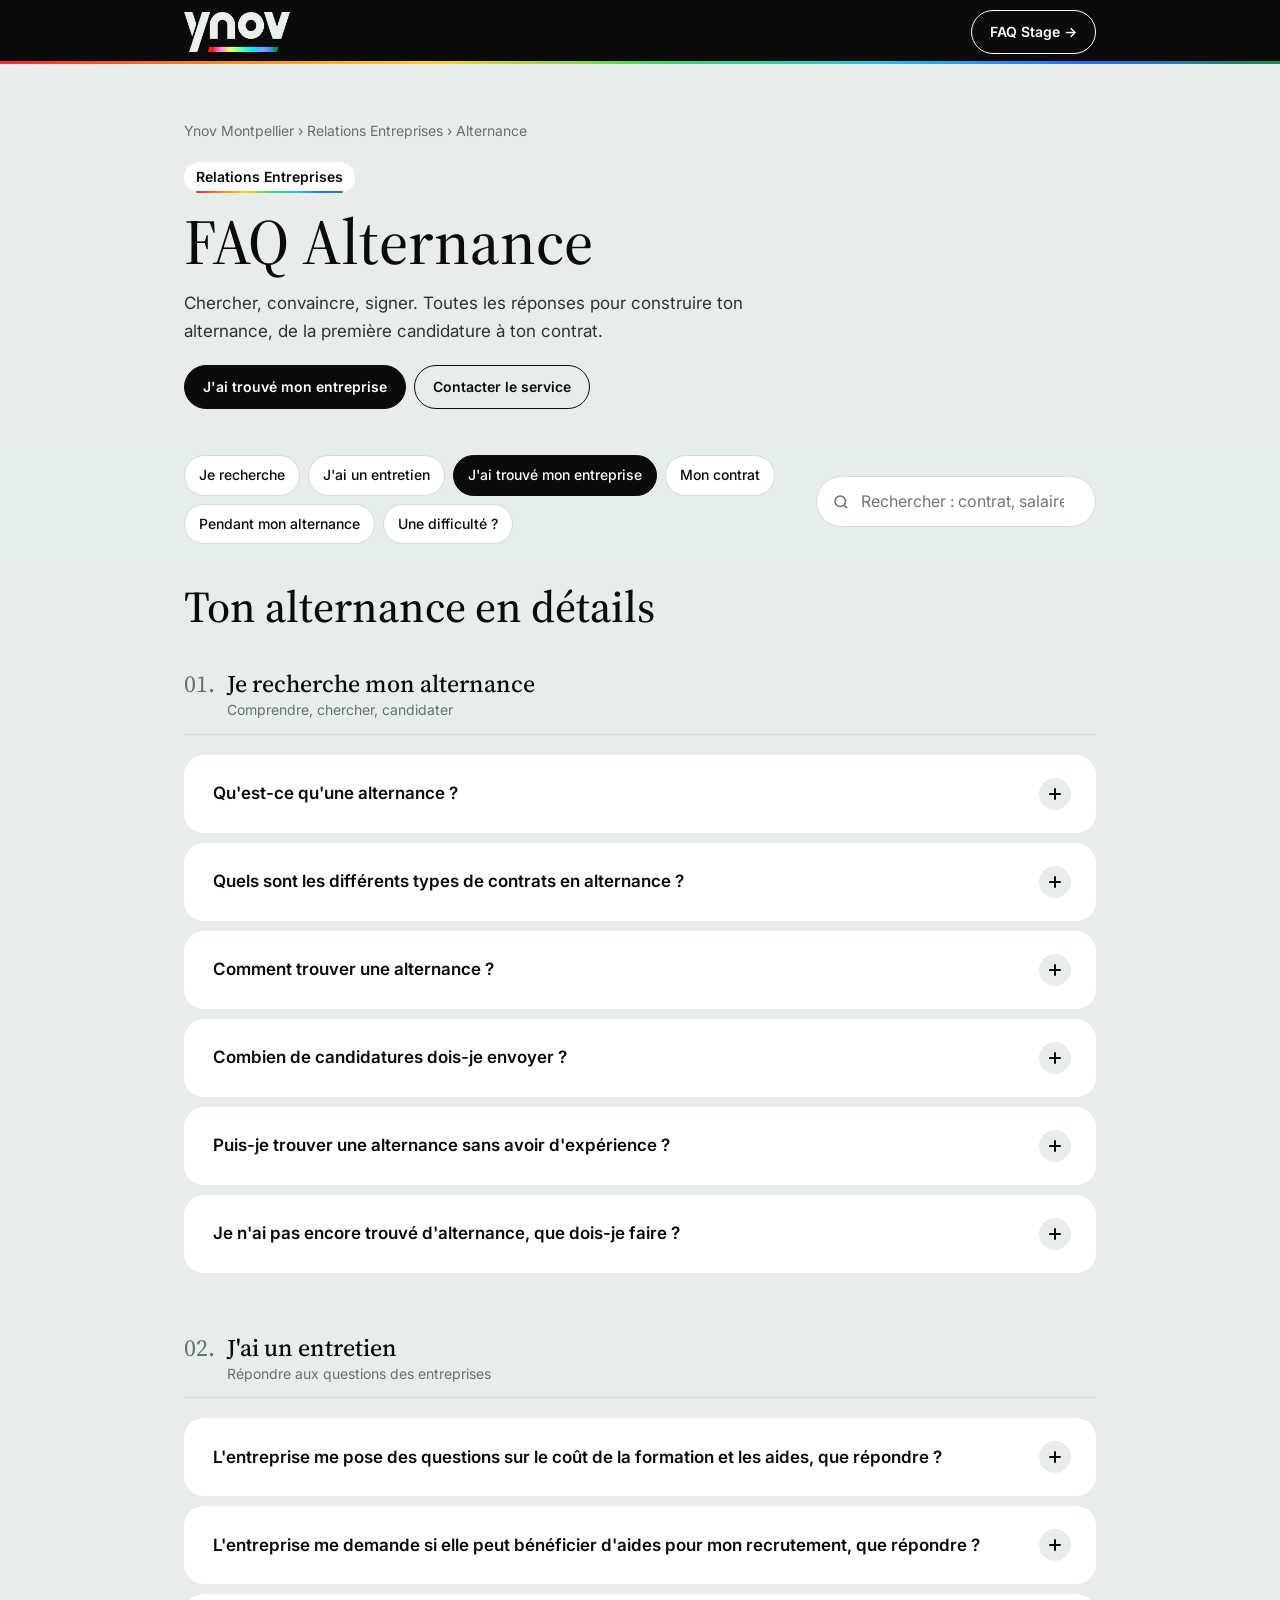
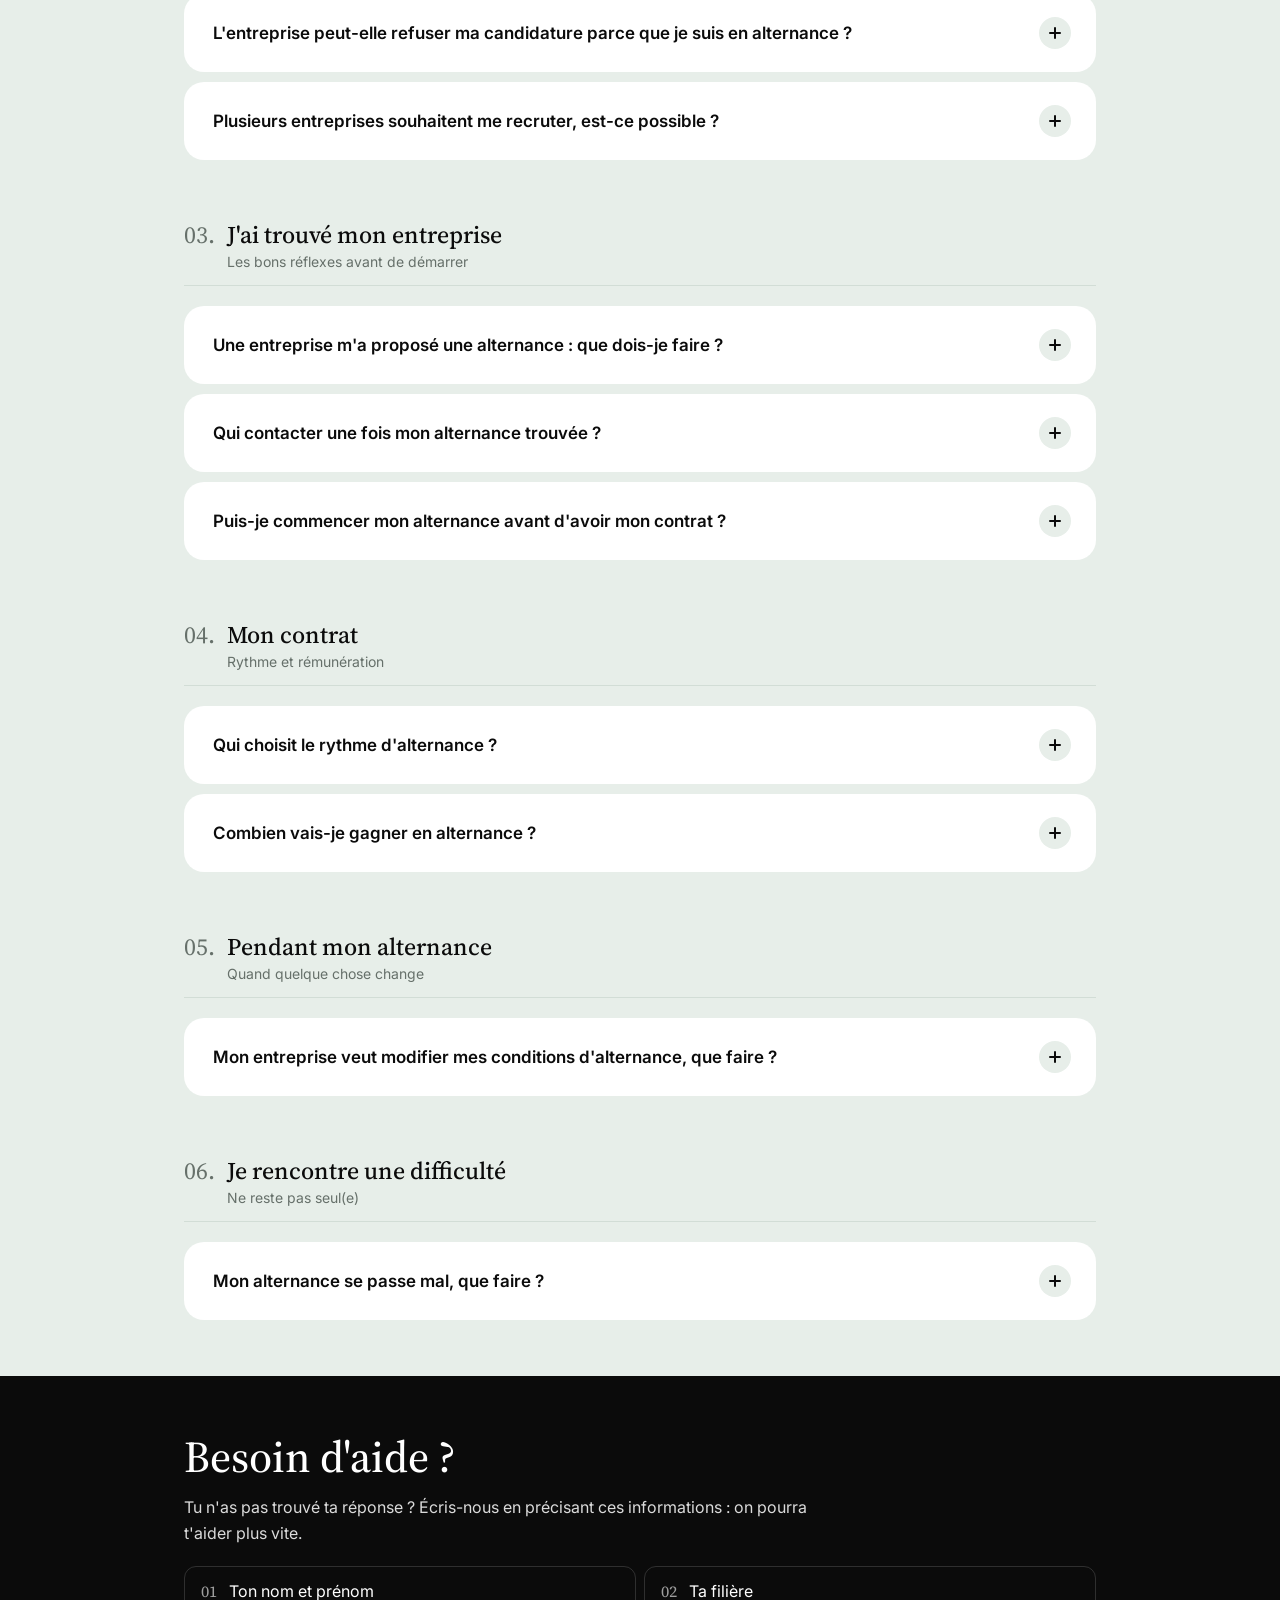
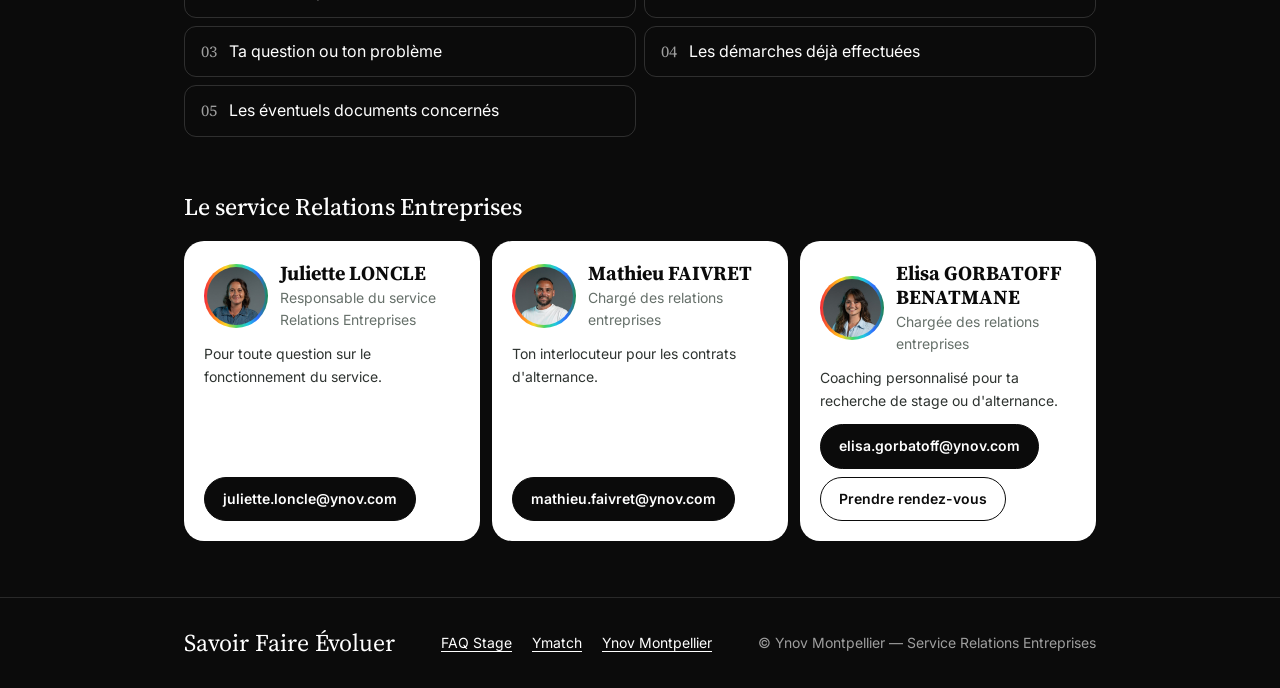
==== alternance.html @ a25037c7 "Add files via upload" ====
<!doctype html>
<html lang="fr">
<head>
  <meta charset="utf-8">
  <meta name="viewport" content="width=device-width, initial-scale=1, viewport-fit=cover">
  <title>FAQ Alternance — Relations Entreprises | Ynov Montpellier</title>
  <meta name="description" content="Tout savoir sur tes recherches et tes démarches d'alternance à Ynov Montpellier : contrat, rémunération, aides entreprises, contacts.">
  <meta name="theme-color" content="#0b0b0b">

  <!-- Polices (Google Fonts) -->
  <link rel="preconnect" href="https://fonts.googleapis.com">
  <link rel="preconnect" href="https://fonts.gstatic.com" crossorigin>
  <link href="https://fonts.googleapis.com/css2?family=Inter:wght@400;500;600;700;800&family=Source+Serif+4:opsz,wght@8..60,400;8..60,500&display=swap" rel="stylesheet">

  <!-- Styles : variables (couleurs, polices…) puis mise en page -->
  <link rel="stylesheet" href="assets/css/variables.css">
  <link rel="stylesheet" href="assets/css/style.css">
</head>
<body>

  <!-- ====================================================================
       HEADER
       ==================================================================== -->
  <header class="site-header">
    <div class="container site-header__inner">
      <a class="logo" href="index.html" aria-label="Ynov — retour à l'accueil de la FAQ">
        <!-- Logo officiel : pour le changer, remplace le fichier assets/img/logo-ynov.png -->
        <img src="assets/img/logo-ynov.png" alt="Ynov" width="395" height="149">
      </a>
      <a class="btn btn--light" href="stage.html">FAQ Stage →</a>
    </div>
  </header>

  <main>

    <!-- ==================================================================
         HERO
         ================================================================== -->
    <section class="hero">
      <div class="container">
        <p class="breadcrumb">Ynov Montpellier › Relations Entreprises › Alternance</p>
        <p class="hero__kicker">Relations Entreprises</p>
        <h1 class="hero__title">FAQ Alternance</h1>
        <p class="hero__lead">
          Chercher, convaincre, signer. Toutes les réponses pour construire ton alternance,
          de la première candidature à ton contrat.
        </p>
        <div class="hero__actions">
          <a class="btn" href="#trouve">J'ai trouvé mon entreprise</a>
          <a class="btn btn--outline" href="#aide">Contacter le service</a>
        </div>
      </div>
    </section>

    <!-- ==================================================================
         MENU DES CATÉGORIES + RECHERCHE
         Chaque pastille pointe vers l'id d'un groupe plus bas (#recherche, #entretien…)
         ================================================================== -->
    <nav class="faq-toolbar" aria-label="Catégories de la FAQ">
      <div class="container faq-toolbar__inner">
        <ul class="chips">
          <li><a class="chip" href="#recherche">Je recherche</a></li>
          <li><a class="chip" href="#entretien">J'ai un entretien</a></li>
          <li><a class="chip" href="#trouve">J'ai trouvé mon entreprise</a></li>
          <li><a class="chip" href="#contrat">Mon contrat</a></li>
          <li><a class="chip" href="#pendant">Pendant mon alternance</a></li>
          <li><a class="chip" href="#difficulte">Une difficulté ?</a></li>
        </ul>
        <div class="search">
          <label class="visually-hidden" for="faq-search">Rechercher une question</label>
          <svg class="search__icon" viewBox="0 0 24 24" fill="none" stroke="currentColor" stroke-width="2" aria-hidden="true"><circle cx="11" cy="11" r="7"/><path d="m20 20-3.5-3.5"/></svg>
          <input class="search__input" id="faq-search" type="search" placeholder="Rechercher : contrat, salaire…" data-faq-search>
        </div>
      </div>
    </nav>

    <!-- ==================================================================
         QUESTIONS
         --------------------------------------------------------------------
         Pour AJOUTER une question : copie un bloc <details>…</details>
         complet, colle-le dans le bon groupe et change :
           - l'id (unique, sans espace ni accent)  → sert pour les liens directs
           - le texte de la question dans <span class="faq-item__title">
           - la réponse dans <div class="faq-item__answer">
         ================================================================== -->
    <section class="faq-section">
      <div class="container">
        <h2 class="faq-section__title">Ton alternance en détails</h2>

        <!-- ============ 01. JE RECHERCHE ============ -->
        <section class="faq-group" id="recherche">
          <header class="faq-group__header">
            <span class="faq-group__number">01.</span>
            <div>
              <h3 class="faq-group__title">Je recherche mon alternance</h3>
              <p class="faq-group__subtitle">Comprendre, chercher, candidater</p>
            </div>
          </header>

          <div class="faq-list">

            <details class="faq-item" id="definition">
              <summary class="faq-item__question">
                <span class="faq-item__title">Qu'est-ce qu'une alternance ?</span>
                <span class="faq-item__icon" aria-hidden="true"></span>
              </summary>
              <div class="faq-item__answer">
                <p>L'alternance te permet de <strong>travailler en entreprise tout en préparant un diplôme</strong> ou une qualification.</p>
                <p>Tu es salarié(e) d'une entreprise et tu alternes entre des périodes de formation à Ynov Montpellier et des périodes en entreprise, selon un planning annuel défini.</p>
              </div>
            </details>

            <details class="faq-item" id="types-contrats">
              <summary class="faq-item__question">
                <span class="faq-item__title">Quels sont les différents types de contrats en alternance ?</span>
                <span class="faq-item__icon" aria-hidden="true"></span>
              </summary>
              <div class="faq-item__answer">
                <p>Il existe deux contrats principaux :</p>
                <ul>
                  <li>le contrat d'apprentissage ;</li>
                  <li>le contrat de professionnalisation.</li>
                </ul>
                <p>Le contrat applicable dépend notamment de ton âge, de ta formation et de ta situation.</p>
                <div class="note">
                  <span class="note__label">À noter</span>
                  <p>Ynov Montpellier propose <strong>uniquement le contrat d'apprentissage</strong>.</p>
                </div>
              </div>
            </details>

            <details class="faq-item" id="trouver">
              <summary class="faq-item__question">
                <span class="faq-item__title">Comment trouver une alternance ?</span>
                <span class="faq-item__icon" aria-hidden="true"></span>
              </summary>
              <div class="faq-item__answer">
                <p>Multiplie les canaux de recherche :</p>
                <ul>
                  <li>les offres transmises par Ynov sur <a href="https://ymatch.ynov.com" target="_blank" rel="noopener">Ymatch</a> ;</li>
                  <li>les candidatures via LinkedIn ;</li>
                  <li>les plateformes spécialisées ;</li>
                  <li>les sites carrières des entreprises ;</li>
                  <li>les candidatures spontanées ;</li>
                  <li>ton réseau personnel et professionnel ;</li>
                  <li>les événements et job datings ;</li>
                  <li>les contacts directs avec les recruteurs.</li>
                </ul>
                <p>Le service Relations Entreprises te partage régulièrement des offres et des invitations à des ateliers. Pense à y participer.</p>
                <div class="note">
                  <span class="note__label">Conseil</span>
                  <p>Cherche régulièrement : plusieurs candidatures ciblées chaque semaine valent mieux qu'attendre l'offre parfaite.</p>
                </div>
              </div>
            </details>

            <details class="faq-item" id="nombre-candidatures">
              <summary class="faq-item__question">
                <span class="faq-item__title">Combien de candidatures dois-je envoyer ?</span>
                <span class="faq-item__icon" aria-hidden="true"></span>
              </summary>
              <div class="faq-item__answer">
                <p>Il n'existe pas de nombre idéal.</p>
                <p>La priorité : des candidatures <strong>ciblées et personnalisées</strong>, avec un volume suffisant pour multiplier tes opportunités.</p>
              </div>
            </details>

            <details class="faq-item" id="sans-experience">
              <summary class="faq-item__question">
                <span class="faq-item__title">Puis-je trouver une alternance sans avoir d'expérience ?</span>
                <span class="faq-item__icon" aria-hidden="true"></span>
              </summary>
              <div class="faq-item__answer">
                <p><strong>Oui.</strong> L'alternance est justement faite pour développer ton expérience professionnelle.</p>
                <p>Mets en avant :</p>
                <ul>
                  <li>tes projets scolaires et personnels ;</li>
                  <li>tes compétences techniques ;</li>
                  <li>tes expériences associatives et tes jobs étudiants ;</li>
                  <li>tes soft skills et ta motivation.</li>
                </ul>
                <p>Le service Relations Entreprises est là pour t'accompagner : prends rendez-vous pour un coaching personnalisé et participe aux ateliers de recherche d'alternance.</p>
              </div>
            </details>

            <details class="faq-item" id="pas-encore-trouve">
              <summary class="faq-item__question">
                <span class="faq-item__title">Je n'ai pas encore trouvé d'alternance, que dois-je faire ?</span>
                <span class="faq-item__icon" aria-hidden="true"></span>
              </summary>
              <div class="faq-item__answer">
                <p>Ne reste pas seul(e) et ne mets pas tes recherches en pause. Continue à :</p>
                <ul>
                  <li>candidater régulièrement et relancer les recruteurs ;</li>
                  <li>développer ton réseau et solliciter ton entourage ;</li>
                  <li>participer aux événements entreprises ;</li>
                  <li>adapter ton CV et ton profil LinkedIn ;</li>
                  <li>échanger avec le service Relations Entreprises.</li>
                </ul>
                <p>Une recherche d'alternance se construit dans la durée : garde une dynamique régulière.</p>
                <p><a class="btn" href="https://calendly.com/elisa-gorbatoff-ynov/ynovcampus-rendez-vous-etudiant" target="_blank" rel="noopener">Prendre rendez-vous avec Elisa</a></p>
              </div>
            </details>

          </div>
        </section>

        <!-- ============ 02. J'AI UN ENTRETIEN ============ -->
        <section class="faq-group" id="entretien">
          <header class="faq-group__header">
            <span class="faq-group__number">02.</span>
            <div>
              <h3 class="faq-group__title">J'ai un entretien</h3>
              <p class="faq-group__subtitle">Répondre aux questions des entreprises</p>
            </div>
          </header>

          <div class="faq-list">

            <details class="faq-item" id="cout-aides">
              <summary class="faq-item__question">
                <span class="faq-item__title">L'entreprise me pose des questions sur le coût de la formation et les aides, que répondre ?</span>
                <span class="faq-item__icon" aria-hidden="true"></span>
              </summary>
              <div class="faq-item__answer">
                <p>Cela dépend de l'entreprise, de son OPCO et de ta situation. Dans un premier temps, tu peux donner ces éléments sur les <strong>aides de l'État</strong> (versées de façon fractionnée sur les mois de la première année de contrat) :</p>

                <h3>Tu es en Bachelor ou en Mastère</h3>
                <ul>
                  <li>Entreprise de moins de 250 salariés : <strong>2 000 €</strong></li>
                  <li>Entreprise de plus de 250 salariés : <strong>750 €</strong></li>
                  <li>Si tu as une reconnaissance RQTH : <strong>6 000 €</strong></li>
                </ul>

                <h3>Tu es en BTS</h3>
                <ul>
                  <li>Entreprise de moins de 250 salariés : <strong>4 500 €</strong></li>
                  <li>Entreprise de plus de 250 salariés : <strong>1 500 €</strong></li>
                  <li>Si tu as une reconnaissance RQTH : <strong>6 000 €</strong></li>
                </ul>

                <p>Avec une RQTH, l'entreprise peut aussi demander un financement spécifique si tu as besoin d'aménagements particuliers.</p>
                <p>Pour la <strong>prise en charge de la formation</strong>, transmets les coordonnées de l'entreprise à Mathieu FAIVRET : il la contactera pour lui envoyer des éléments précis.</p>

                <div class="note">
                  <span class="note__label">À noter</span>
                  <p>Ces montants s'appliquent aux contrats signés <strong>au plus tard le 31/12/2026</strong>.</p>
                </div>
              </div>
            </details>

            <details class="faq-item" id="aides-recrutement">
              <summary class="faq-item__question">
                <span class="faq-item__title">L'entreprise me demande si elle peut bénéficier d'aides pour mon recrutement, que répondre ?</span>
                <span class="faq-item__icon" aria-hidden="true"></span>
              </summary>
              <div class="faq-item__answer">
                <p>Selon leur situation et la réglementation en vigueur, les entreprises peuvent bénéficier d'aides à l'embauche d'alternants.</p>
                <p><a href="#cout-aides">Voir le détail des montants →</a></p>
              </div>
            </details>

            <details class="faq-item" id="refus-alternant">
              <summary class="faq-item__question">
                <span class="faq-item__title">L'entreprise peut-elle refuser ma candidature parce que je suis en alternance ?</span>
                <span class="faq-item__icon" aria-hidden="true"></span>
              </summary>
              <div class="faq-item__answer">
                <p>L'entreprise choisit librement son candidat, selon ses besoins et son processus de recrutement.</p>
                <p>Ton rôle : montrer ce que tu peux lui apporter. Tes compétences, ta motivation, tes projets, ta personnalité et ta capacité à progresser.</p>
              </div>
            </details>

            <details class="faq-item" id="plusieurs-entreprises">
              <summary class="faq-item__question">
                <span class="faq-item__title">Plusieurs entreprises souhaitent me recruter, est-ce possible ?</span>
                <span class="faq-item__icon" aria-hidden="true"></span>
              </summary>
              <div class="faq-item__answer">
                <p><strong>Oui.</strong> Tant que ton contrat n'est pas signé, tu peux poursuivre ta recherche. C'est même fortement conseillé.</p>
                <p>Dès que tu t'engages définitivement auprès d'une entreprise, préviens rapidement les autres entreprises avec lesquelles tu es en processus de recrutement. Fais les choses proprement.</p>
              </div>
            </details>

          </div>
        </section>

        <!-- ============ 03. J'AI TROUVÉ MON ENTREPRISE ============ -->
        <section class="faq-group" id="trouve">
          <header class="faq-group__header">
            <span class="faq-group__number">03.</span>
            <div>
              <h3 class="faq-group__title">J'ai trouvé mon entreprise</h3>
              <p class="faq-group__subtitle">Les bons réflexes avant de démarrer</p>
            </div>
          </header>

          <div class="faq-list">

            <details class="faq-item" id="proposition">
              <summary class="faq-item__question">
                <span class="faq-item__title">Une entreprise m'a proposé une alternance : que dois-je faire ?</span>
                <span class="faq-item__icon" aria-hidden="true"></span>
              </summary>
              <div class="faq-item__answer">
                <p>Félicitations ! Ne te contente pas de répondre « oui » à l'entreprise.</p>
                <p>Transmets rapidement les informations au service Relations Entreprises pour lancer les démarches liées à ton contrat.</p>
                <p><a href="#qui-contacter">Qui contacter une fois mon alternance trouvée ? →</a></p>
              </div>
            </details>

            <details class="faq-item" id="qui-contacter">
              <summary class="faq-item__question">
                <span class="faq-item__title">Qui contacter une fois mon alternance trouvée ?</span>
                <span class="faq-item__icon" aria-hidden="true"></span>
              </summary>
              <div class="faq-item__answer">
                <p>Dès que tu as un accord de principe ou une proposition, contacte <strong>Mathieu FAIVRET</strong> : <a href="mailto:mathieu.faivret@ynov.com">mathieu.faivret@ynov.com</a></p>
                <p>Transmets-lui les informations dont tu disposes :</p>
                <ol class="steps">
                  <li>le nom de l'entreprise ;</li>
                  <li>le nom et les coordonnées du contact RH ou du recruteur ;</li>
                  <li>l'intitulé du poste ;</li>
                  <li>la date de début souhaitée.</li>
                </ol>
                <div class="note">
                  <span class="note__label">Conseil</span>
                  <p>Plus tu transmets vite ces informations, plus les démarches démarrent vite.</p>
                </div>
              </div>
            </details>

            <details class="faq-item" id="avant-contrat">
              <summary class="faq-item__question">
                <span class="faq-item__title">Puis-je commencer mon alternance avant d'avoir mon contrat ?</span>
                <span class="faq-item__icon" aria-hidden="true"></span>
              </summary>
              <div class="faq-item__answer">
                <div class="note note--alert">
                  <span class="note__label">Important</span>
                  <p>Ne commence pas en entreprise sans avoir vérifié que ta situation administrative et contractuelle est régularisée.</p>
                </div>
                <p>Mathieu FAIVRET est ton interlocuteur pour les contrats. Contacte-le pour savoir où en est la démarche avant de débuter.</p>
              </div>
            </details>

          </div>
        </section>

        <!-- ============ 04. MON CONTRAT ============ -->
        <section class="faq-group" id="contrat">
          <header class="faq-group__header">
            <span class="faq-group__number">04.</span>
            <div>
              <h3 class="faq-group__title">Mon contrat</h3>
              <p class="faq-group__subtitle">Rythme et rémunération</p>
            </div>
          </header>

          <div class="faq-list">

            <details class="faq-item" id="rythme">
              <summary class="faq-item__question">
                <span class="faq-item__title">Qui choisit le rythme d'alternance ?</span>
                <span class="faq-item__icon" aria-hidden="true"></span>
              </summary>
              <div class="faq-item__answer">
                <p>Le rythme est défini <strong>en fonction de ta formation</strong>.</p>
                <p>Vérifie le rythme prévu avant de t'engager auprès d'une entreprise : demande ton planning au service Relations Entreprises.</p>
              </div>
            </details>

            <details class="faq-item" id="remuneration">
              <summary class="faq-item__question">
                <span class="faq-item__title">Combien vais-je gagner en alternance ?</span>
                <span class="faq-item__icon" aria-hidden="true"></span>
              </summary>
              <div class="faq-item__answer">
                <p>Ta rémunération dépend notamment de ton âge, de ton niveau de formation, de ton année de contrat, du type de contrat et des éventuelles dispositions conventionnelles.</p>
                <p>Tu peux t'appuyer sur cette grille (salaire brut mensuel, temps plein) :</p>

                <!-- Grille : pour modifier un montant, change le chiffre dans la bonne case -->
                <div class="table-wrap">
                  <table class="data-table">
                    <thead>
                      <tr>
                        <th scope="col">Année de contrat</th>
                        <th scope="col">16-17 ans</th>
                        <th scope="col">18-20 ans</th>
                        <th scope="col">21-25 ans</th>
                        <th scope="col">26 ans et +</th>
                      </tr>
                    </thead>
                    <tbody>
                      <tr>
                        <th scope="row">1<sup>re</sup> année</th>
                        <td>504,10 €<small>27 % du SMIC</small></td>
                        <td>802,82 €<small>43 % du SMIC</small></td>
                        <td>989,52 €<small>53 % du SMIC</small></td>
                        <td>1 867,02 €<small>100 % du SMIC</small></td>
                      </tr>
                      <tr>
                        <th scope="row">2<sup>e</sup> année</th>
                        <td>728,14 €<small>39 % du SMIC</small></td>
                        <td>952,18 €<small>51 % du SMIC</small></td>
                        <td>1 138,88 €<small>61 % du SMIC</small></td>
                        <td>1 867,02 €<small>100 % du SMIC</small></td>
                      </tr>
                      <tr>
                        <th scope="row">3<sup>e</sup> année</th>
                        <td>1 026,86 €<small>55 % du SMIC</small></td>
                        <td>1 250,90 €<small>67 % du SMIC</small></td>
                        <td>1 456,28 €<small>78 % du SMIC</small></td>
                        <td>1 867,02 €<small>100 % du SMIC</small></td>
                      </tr>
                    </tbody>
                  </table>
                </div>
                <p class="table-caption">Montants au 1er juin 2026, suite à la hausse du SMIC à 1 867,02 € brut/mois pour un temps plein de 151,67 h/mois. Sur mobile, fais glisser le tableau.</p>

                <div class="note note--alert">
                  <span class="note__label">Attention</span>
                  <p>Nous jouons un rôle de conseil, mais ce sont <strong>les entreprises et les OPCO qui décident</strong> de la rémunération. Selon l'OPCO, la lecture de cette grille peut varier : ne confirme pas ces montants aux entreprises que tu rencontres, pour éviter de transmettre une information erronée.</p>
                </div>
              </div>
            </details>

          </div>
        </section>

        <!-- ============ 05. PENDANT MON ALTERNANCE ============ -->
        <section class="faq-group" id="pendant">
          <header class="faq-group__header">
            <span class="faq-group__number">05.</span>
            <div>
              <h3 class="faq-group__title">Pendant mon alternance</h3>
              <p class="faq-group__subtitle">Quand quelque chose change</p>
            </div>
          </header>

          <div class="faq-list">

            <details class="faq-item" id="modification">
              <summary class="faq-item__question">
                <span class="faq-item__title">Mon entreprise veut modifier mes conditions d'alternance, que faire ?</span>
                <span class="faq-item__icon" aria-hidden="true"></span>
              </summary>
              <div class="faq-item__answer">
                <p>Ne valide pas seul(e) une modification importante.</p>
                <p>Contacte le service Relations Entreprises pour vérifier que la modification est compatible avec ta formation et qu'elle peut être correctement formalisée.</p>
              </div>
            </details>

          </div>
        </section>

        <!-- ============ 06. DIFFICULTÉ ============ -->
        <section class="faq-group" id="difficulte">
          <header class="faq-group__header">
            <span class="faq-group__number">06.</span>
            <div>
              <h3 class="faq-group__title">Je rencontre une difficulté</h3>
              <p class="faq-group__subtitle">Ne reste pas seul(e)</p>
            </div>
          </header>

          <div class="faq-list">

            <details class="faq-item" id="probleme">
              <summary class="faq-item__question">
                <span class="faq-item__title">Mon alternance se passe mal, que faire ?</span>
                <span class="faq-item__icon" aria-hidden="true"></span>
              </summary>
              <div class="faq-item__answer">
                <p>En cas de difficulté avec ton entreprise, contacte rapidement le service Relations Entreprises.</p>
                <p>Plus une situation est signalée tôt, plus il est facile de trouver une solution.</p>
              </div>
            </details>

          </div>
        </section>

        <!-- Affiché uniquement si la recherche ne trouve rien -->
        <div class="faq-empty" data-faq-empty hidden>
          <p><strong>Aucune question ne correspond à ta recherche.</strong></p>
          <p>Essaie un autre mot, ou écris-nous directement.</p>
          <a class="btn" href="#aide">Contacter le service</a>
        </div>

      </div>
    </section>

    <!-- ==================================================================
         BESOIN D'AIDE + CONTACTS
         Les cartes contacts sont générées par assets/js/contacts.js
         ================================================================== -->
    <section class="help" id="aide">
      <div class="container">
        <h2>Besoin d'aide ?</h2>
        <p class="help__lead">
          Tu n'as pas trouvé ta réponse ? Écris-nous en précisant ces informations :
          on pourra t'aider plus vite.
        </p>
        <ol class="help__checklist">
          <li>Ton nom et prénom</li>
          <li>Ta filière</li>
          <li>Ta question ou ton problème</li>
          <li>Les démarches déjà effectuées</li>
          <li>Les éventuels documents concernés</li>
        </ol>

        <h3 class="contacts__title">Le service Relations Entreprises</h3>
        <div class="contacts" data-contacts></div>
        <noscript>
          <p>Contact : mathieu.faivret@ynov.com</p>
        </noscript>
      </div>
    </section>

  </main>

  <!-- ====================================================================
       FOOTER
       ==================================================================== -->
  <footer class="site-footer">
    <div class="container site-footer__inner">
      <p class="site-footer__promise">Savoir Faire Évoluer</p>
      <ul class="site-footer__links">
        <li><a href="stage.html">FAQ Stage</a></li>
        <li><a href="https://ymatch.ynov.com" target="_blank" rel="noopener">Ymatch</a></li>
        <li><a href="https://www.ynov.com/campus/montpellier" target="_blank" rel="noopener">Ynov Montpellier</a></li>
      </ul>
      <p class="site-footer__copy">© Ynov Montpellier — Service Relations Entreprises</p>
    </div>
  </footer>

  <script src="assets/js/contacts.js"></script>
  <script src="assets/js/faq.js"></script>
</body>
</html>
---- assets/css/variables.css ----
/* ==========================================================================
   VARIABLES — DA Ynov
   --------------------------------------------------------------------------
   👉 C'est ICI que tu changes les couleurs, les polices, les arrondis
      et les espacements. Tout le reste du site se met à jour tout seul.
   ========================================================================== */

:root {
  /* ---------- Couleurs ---------- */
  --color-bg: #e7eee9;          /* vert d'eau Ynov (fond de page)          */
  --color-surface: #ffffff;     /* cartes / accordéons                     */
  --color-ink: #0b0b0b;         /* noir Ynov (titres, header, boutons)     */
  --color-ink-soft: #2e3330;    /* texte courant                           */
  --color-muted: #66706a;       /* textes secondaires                      */
  --color-line: #d2ddd6;        /* séparateurs, bordures                   */
  --color-on-dark: #ffffff;     /* texte sur fond noir                     */
  --color-tint: #f3f7f4;        /* fond léger des encadrés                 */

  /* Dégradé arc-en-ciel Ynov (soulignements, filets) */
  --gradient-ynov: linear-gradient(
    90deg,
    #f2283a 0%,
    #ff8a1f 18%,
    #ffd21f 34%,
    #3fd46b 52%,
    #1fc8e0 68%,
    #2f6bff 84%,
    #1e8b4f 100%
  );

  /* ---------- Polices ---------- */
  /* Titres : serif élégant (comme le site Ynov) / Texte : sans-serif lisible */
  --font-title: "Source Serif 4", Georgia, "Times New Roman", serif;
  --font-text: "Inter", system-ui, -apple-system, "Segoe UI", Roboto, sans-serif;

  /* Tailles (mobile d'abord, agrandies dans style.css pour desktop) */
  --fs-hero: 2.5rem;
  --fs-h2: 1.75rem;
  --fs-h3: 1.25rem;
  --fs-body: 1rem;
  --fs-small: 0.875rem;

  /* ---------- Arrondis ---------- */
  --radius-s: 12px;
  --radius-m: 20px;
  --radius-l: 32px;
  --radius-pill: 999px;

  /* ---------- Espacements ---------- */
  --gutter: 16px;               /* marge latérale sur mobile               */
  --space-xs: 8px;
  --space-s: 12px;
  --space-m: 20px;
  --space-l: 32px;
  --space-xl: 56px;

  /* ---------- Mise en page ---------- */
  --container: 960px;           /* largeur max du contenu                  */
  --sticky-offset: 72px;        /* hauteur du menu de catégories collant   */

  /* ---------- Animations ---------- */
  --duration: 280ms;
  --ease: cubic-bezier(0.2, 0.7, 0.2, 1);
}
---- assets/css/style.css ----
/* ==========================================================================
   STYLE — FAQ Relations Entreprises Ynov Montpellier
   --------------------------------------------------------------------------
   Mobile first : les styles de base sont pensés pour le téléphone,
   les @media (min-width: …) en bas du fichier adaptent tablette et desktop.

   Sommaire
   1. Base
   2. Header
   3. Hero (haut de page)
   4. Menu des catégories + recherche
   5. Groupes de questions
   6. Accordéons
   7. Contenu des réponses (listes, encadrés, étapes, tableau…)
   8. Besoin d'aide + contacts
   9. Footer
   10. Page d'accueil (index.html)
   11. Responsive (tablette / desktop)
   ========================================================================== */

/* ---------- 1. Base ---------- */
*,
*::before,
*::after { box-sizing: border-box; }

html { scroll-behavior: smooth; -webkit-text-size-adjust: 100%; }

body {
  margin: 0;
  background: var(--color-bg);
  color: var(--color-ink-soft);
  font-family: var(--font-text);
  font-size: var(--fs-body);
  line-height: 1.6;
  -webkit-font-smoothing: antialiased;
}

img { max-width: 100%; display: block; }

a { color: var(--color-ink); text-underline-offset: 3px; }

h1, h2, h3 {
  margin: 0;
  color: var(--color-ink);
  font-family: var(--font-title);
  font-weight: 500;
  line-height: 1.15;
}

.container {
  width: 100%;
  max-width: var(--container);
  margin-inline: auto;
  padding-inline: var(--gutter);
}

.visually-hidden {
  position: absolute !important;
  width: 1px; height: 1px;
  overflow: hidden;
  clip: rect(0 0 0 0);
  white-space: nowrap;
}

:focus-visible { outline: 2px solid var(--color-ink); outline-offset: 3px; }

/* Bouton générique */
.btn {
  display: inline-flex;
  align-items: center;
  gap: 8px;
  padding: 10px 18px;
  border: 1px solid var(--color-ink);
  border-radius: var(--radius-pill);
  background: var(--color-ink);
  color: var(--color-on-dark);
  font-size: var(--fs-small);
  font-weight: 600;
  text-decoration: none;
  transition: background var(--duration) var(--ease), color var(--duration) var(--ease);
}
.btn:hover { background: transparent; color: var(--color-ink); }

.btn--outline { background: transparent; color: var(--color-ink); }
.btn--outline:hover { background: var(--color-ink); color: var(--color-on-dark); }

.btn--light { border-color: var(--color-on-dark); background: transparent; color: var(--color-on-dark); }
.btn--light:hover { background: var(--color-on-dark); color: var(--color-ink); }

/* ---------- 2. Header ---------- */
.site-header {
  background: var(--color-ink);
  color: var(--color-on-dark);
  position: relative;
}
/* Filet arc-en-ciel sous le header */
.site-header::after {
  content: "";
  position: absolute;
  left: 0; right: 0; bottom: 0;
  height: 3px;
  background: var(--gradient-ynov);
}

.site-header__inner {
  display: flex;
  align-items: center;
  justify-content: space-between;
  gap: var(--space-s);
  min-height: 64px;
}

/* Logo texte — remplaçable par le logo officiel (voir README) */
.logo {
  display: inline-flex;
  flex-direction: column;
  gap: 2px;
  color: var(--color-on-dark);
  text-decoration: none;
}
.logo__word {
  font-family: var(--font-text);
  font-weight: 800;
  font-size: 1.6rem;
  letter-spacing: -0.05em;
  line-height: 1;
}
.logo__bar { width: 100%; height: 3px; border-radius: 2px; background: var(--gradient-ynov); }
.logo img { height: 34px; width: auto; }
@media (min-width: 1024px) { .logo img { height: 40px; } }

/* ---------- 3. Hero ---------- */
.hero { padding-block: var(--space-l) var(--space-m); }

.breadcrumb {
  margin: 0 0 var(--space-m);
  font-size: var(--fs-small);
  color: var(--color-muted);
}

.hero__kicker {
  display: inline-block;
  margin: 0 0 var(--space-s);
  padding: 4px 12px;
  border-radius: var(--radius-pill);
  background: var(--color-surface);
  font-size: var(--fs-small);
  font-weight: 600;
  color: var(--color-ink);
  position: relative;
}
/* petit soulignement arc-en-ciel, comme les pastilles du site Ynov */
.hero__kicker::after {
  content: "";
  position: absolute;
  left: 12px; right: 12px; bottom: 0;
  height: 2px;
  border-radius: 2px;
  background: var(--gradient-ynov);
}

.hero__title { font-size: var(--fs-hero); margin-bottom: var(--space-s); }

.hero__lead {
  max-width: 38rem;
  margin: 0 0 var(--space-m);
  font-size: 1.0625rem;
}

.hero__actions { display: flex; flex-wrap: wrap; gap: var(--space-xs); }

/* ---------- 4. Menu des catégories + recherche ---------- */
.faq-toolbar {
  position: sticky;
  top: 0;
  z-index: 10;
  padding-block: var(--space-s);
  background: color-mix(in srgb, var(--color-bg) 92%, transparent);
  backdrop-filter: blur(8px);
  -webkit-backdrop-filter: blur(8px);
}

/* Les pastilles défilent horizontalement sur mobile */
.chips {
  display: flex;
  gap: var(--space-xs);
  margin: 0;
  padding: 2px 0 6px;
  list-style: none;
  overflow-x: auto;
  scrollbar-width: none;
}
.chips::-webkit-scrollbar { display: none; }

.chip {
  flex: none;
  display: inline-block;
  padding: 8px 14px;
  border: 1px solid var(--color-line);
  border-radius: var(--radius-pill);
  background: var(--color-surface);
  color: var(--color-ink);
  font-size: var(--fs-small);
  font-weight: 500;
  text-decoration: none;
  white-space: nowrap;
  transition: background var(--duration) var(--ease), color var(--duration) var(--ease), border-color var(--duration) var(--ease);
}
.chip:hover,
.chip.is-active { background: var(--color-ink); border-color: var(--color-ink); color: var(--color-on-dark); }

.search { position: relative; margin-top: var(--space-xs); }
.search__input {
  width: 100%;
  padding: 12px 16px 12px 44px;
  border: 1px solid var(--color-line);
  border-radius: var(--radius-pill);
  background: var(--color-surface);
  color: var(--color-ink);
  font: inherit;
  font-size: 16px; /* 16px évite le zoom automatique sur iPhone */
}
.search__input:focus { outline: none; border-color: var(--color-ink); }
.search__icon {
  position: absolute;
  left: 16px; top: 50%;
  width: 18px; height: 18px;
  transform: translateY(-50%);
  color: var(--color-muted);
  pointer-events: none;
}

/* ---------- 5. Groupes de questions ---------- */
.faq-section { padding-block: var(--space-m) var(--space-xl); }

.faq-section__title { font-size: var(--fs-h2); margin-bottom: var(--space-l); }

.faq-group { scroll-margin-top: calc(var(--sticky-offset) + 56px); }
.faq-group + .faq-group { margin-top: var(--space-xl); }

.faq-group__header {
  display: flex;
  align-items: baseline;
  gap: var(--space-s);
  margin-bottom: var(--space-m);
  padding-bottom: var(--space-s);
  border-bottom: 1px solid var(--color-line);
}
.faq-group__number {
  font-family: var(--font-title);
  font-size: var(--fs-h3);
  color: var(--color-muted);
}
.faq-group__title { font-size: var(--fs-h3); }
.faq-group__subtitle { margin: 2px 0 0; font-size: var(--fs-small); color: var(--color-muted); }

.faq-list { display: grid; gap: 10px; }

/* Message quand la recherche ne trouve rien */
.faq-empty {
  padding: var(--space-l) var(--space-m);
  border-radius: var(--radius-m);
  background: var(--color-surface);
  text-align: center;
}
.faq-empty p { margin: 0 0 var(--space-s); }

/* ---------- 6. Accordéons ---------- */
.faq-item {
  scroll-margin-top: calc(var(--sticky-offset) + 56px);
  border: 1px solid transparent;
  border-radius: var(--radius-m);
  background: var(--color-surface);
  overflow: hidden;
  transition: border-color var(--duration) var(--ease), box-shadow var(--duration) var(--ease);
}
.faq-item[open] { border-color: var(--color-ink); box-shadow: 0 6px 24px rgb(0 0 0 / 0.06); }

.faq-item__question {
  display: flex;
  align-items: center;
  justify-content: space-between;
  gap: var(--space-s);
  padding: 18px 18px 18px 20px;
  cursor: pointer;
  list-style: none;              /* retire le triangle par défaut */
  color: var(--color-ink);
  font-weight: 600;
  line-height: 1.4;
  -webkit-tap-highlight-color: transparent;
}
.faq-item__question::-webkit-details-marker { display: none; }

/* Icône + qui devient − */
.faq-item__icon {
  flex: none;
  position: relative;
  width: 32px; height: 32px;
  border-radius: 50%;
  background: var(--color-bg);
  color: var(--color-ink);
  transition: background var(--duration) var(--ease), color var(--duration) var(--ease);
}
.faq-item__icon::before,
.faq-item__icon::after {
  content: "";
  position: absolute;
  top: 50%; left: 50%;
  width: 12px; height: 2px;
  border-radius: 2px;
  background: currentColor;
  transform: translate(-50%, -50%);
  transition: transform var(--duration) var(--ease);
}
.faq-item__icon::after { transform: translate(-50%, -50%) rotate(90deg); }

.faq-item[open] .faq-item__icon { background: var(--color-ink); color: var(--color-on-dark); }
.faq-item[open] .faq-item__icon::after { transform: translate(-50%, -50%) rotate(0deg); }

.faq-item__answer { padding: 0 20px 22px; }

/* ---------- 7. Contenu des réponses ---------- */
.faq-item__answer > :first-child { margin-top: 0; }
.faq-item__answer > :last-child { margin-bottom: 0; }
.faq-item__answer p { margin: 0 0 var(--space-s); }
.faq-item__answer strong { color: var(--color-ink); }

.faq-item__answer ul,
.faq-item__answer ol { margin: 0 0 var(--space-s); padding-left: 1.25rem; }
.faq-item__answer li + li { margin-top: 4px; }

.faq-item__answer h3 {
  margin: var(--space-m) 0 var(--space-xs);
  font-family: var(--font-text);
  font-size: var(--fs-body);
  font-weight: 700;
}

/* Encadrés : conseil / important / attention */
.note {
  margin: var(--space-s) 0;
  padding: var(--space-s) var(--space-m);
  border-radius: var(--radius-s);
  background: var(--color-tint);
  position: relative;
  overflow: hidden;
}
.note::before {
  content: "";
  position: absolute;
  left: 0; top: 0; bottom: 0;
  width: 4px;
  background: var(--gradient-ynov);
}
.note__label {
  display: block;
  margin-bottom: 2px;
  font-size: 0.75rem;
  font-weight: 700;
  letter-spacing: 0.06em;
  text-transform: uppercase;
  color: var(--color-ink);
}
.note--alert { background: var(--color-ink); color: var(--color-on-dark); }
.note--alert .note__label,
.note--alert strong { color: var(--color-on-dark); }

/* Étapes numérotées */
.steps { counter-reset: step; list-style: none; padding-left: 0 !important; }
.steps li {
  counter-increment: step;
  position: relative;
  padding-left: 44px;
  min-height: 30px;
}
.steps li + li { margin-top: var(--space-s) !important; }
.steps li::before {
  content: counter(step);
  position: absolute;
  left: 0; top: -1px;
  display: grid;
  place-items: center;
  width: 30px; height: 30px;
  border-radius: 50%;
  background: var(--color-ink);
  color: var(--color-on-dark);
  font-size: var(--fs-small);
  font-weight: 700;
}

/* Grille des durées de stage (B1, B2…) */
.duration-grid {
  display: grid;
  grid-template-columns: repeat(2, 1fr);
  gap: 8px;
  margin: var(--space-s) 0;
  padding: 0;
  list-style: none;
}
.duration-grid li { margin: 0 !important; }
.duration-card {
  height: 100%;
  padding: 14px;
  border-radius: var(--radius-s);
  background: var(--color-bg);
}
.duration-card--dark { background: var(--color-ink); color: var(--color-on-dark); }
.duration-card__level {
  display: block;
  font-family: var(--font-title);
  font-size: 1.75rem;
  line-height: 1;
  color: inherit;
}
.duration-card--dark .duration-card__level { color: var(--color-on-dark); }
.duration-card__value { display: block; margin-top: 6px; font-weight: 600; font-size: var(--fs-small); }
.duration-card__detail { display: block; font-size: 0.8125rem; opacity: 0.75; }

/* Tableau (grille de rémunération) */
.table-wrap {
  margin: var(--space-s) 0;
  overflow-x: auto;
  border-radius: var(--radius-s);
  border: 1px solid var(--color-line);
}
.data-table { width: 100%; min-width: 520px; border-collapse: collapse; font-size: var(--fs-small); }
.data-table th,
.data-table td { padding: 10px 12px; text-align: left; border-bottom: 1px solid var(--color-line); }
.data-table thead th { background: var(--color-ink); color: var(--color-on-dark); font-weight: 600; }
.data-table tbody th { background: var(--color-tint); color: var(--color-ink); white-space: nowrap; }
.data-table tbody tr:last-child > * { border-bottom: 0; }
.data-table small { display: block; color: var(--color-muted); }
.table-caption { font-size: 0.8125rem; color: var(--color-muted); }

/* ---------- 8. Besoin d'aide + contacts ---------- */
.help {
  padding-block: var(--space-xl);
  background: var(--color-ink);
  color: var(--color-on-dark);
}
.help h2 { color: var(--color-on-dark); font-size: var(--fs-h2); margin-bottom: var(--space-s); }
.help__lead { margin: 0 0 var(--space-m); max-width: 40rem; opacity: 0.85; }

.help__checklist {
  display: grid;
  gap: 8px;
  margin: 0 0 var(--space-xl);
  padding: 0;
  list-style: none;
  counter-reset: info;
}
.help__checklist li {
  counter-increment: info;
  display: flex;
  align-items: center;
  gap: var(--space-s);
  padding: 12px 16px;
  border: 1px solid rgb(255 255 255 / 0.15);
  border-radius: var(--radius-s);
}
.help__checklist li::before {
  content: counter(info, decimal-leading-zero);
  font-family: var(--font-title);
  opacity: 0.6;
}

.contacts__title { color: var(--color-on-dark); font-size: var(--fs-h3); margin-bottom: var(--space-m); }

.contacts { display: grid; gap: var(--space-s); }

.contact-card {
  display: flex;
  flex-direction: column;
  gap: var(--space-s);
  padding: var(--space-m);
  border-radius: var(--radius-m);
  background: var(--color-surface);
  color: var(--color-ink-soft);
}
.contact-card__top { display: flex; align-items: center; gap: var(--space-s); }

.contact-card__photo,
.contact-card__initials {
  flex: none;
  width: 64px; height: 64px;
  border-radius: 50%;
  object-fit: cover;
}
/* Photo avec anneau arc-en-ciel Ynov */
.contact-card__photo { padding: 3px; background: var(--gradient-ynov); }

/* Initiales affichées tant qu'il n'y a pas de photo */
.contact-card__initials {
  display: grid;
  place-items: center;
  background: var(--color-bg);
  color: var(--color-ink);
  font-family: var(--font-title);
  font-size: 1.375rem;
  position: relative;
}
.contact-card__initials::after {
  content: "";
  position: absolute;
  inset: -3px;
  border-radius: 50%;
  padding: 3px;
  background: var(--gradient-ynov);
  -webkit-mask: linear-gradient(#000 0 0) content-box, linear-gradient(#000 0 0);
  -webkit-mask-composite: xor;
  mask-composite: exclude;
}

.contact-card__name { margin: 0; color: var(--color-ink); font-family: var(--font-title); font-size: 1.25rem; line-height: 1.2; }
.contact-card__role { margin: 2px 0 0; font-size: var(--fs-small); color: var(--color-muted); }
.contact-card__note { margin: 0; font-size: var(--fs-small); }
.contact-card__actions { display: flex; flex-wrap: wrap; gap: 8px; margin-top: auto; }
.contact-card__actions .btn { word-break: break-all; }

/* ---------- 9. Footer ---------- */
.site-footer {
  padding-block: var(--space-l);
  background: var(--color-ink);
  color: var(--color-on-dark);
  border-top: 1px solid rgb(255 255 255 / 0.12);
  font-size: var(--fs-small);
}
.site-footer__inner { display: flex; flex-direction: column; gap: var(--space-s); }
.site-footer__promise { margin: 0; font-family: var(--font-title); font-size: 1.5rem; line-height: 1.1; }
.site-footer a { color: var(--color-on-dark); }
.site-footer__links { display: flex; flex-wrap: wrap; gap: var(--space-m); margin: 0; padding: 0; list-style: none; }
.site-footer__copy { margin: 0; opacity: 0.6; }

/* ---------- 10. Page d'accueil (index.html) ---------- */
.choice-grid { display: grid; gap: var(--space-s); padding-bottom: var(--space-xl); }
.choice-card {
  display: flex;
  flex-direction: column;
  gap: var(--space-xs);
  min-height: 200px;
  padding: var(--space-l) var(--space-m);
  border-radius: var(--radius-l);
  background: var(--color-ink);
  color: var(--color-on-dark);
  text-decoration: none;
  position: relative;
  overflow: hidden;
}
.choice-card::after {
  content: "";
  position: absolute;
  left: 0; right: 0; bottom: 0;
  height: 4px;
  background: var(--gradient-ynov);
}
.choice-card__title { color: var(--color-on-dark); font-size: var(--fs-h2); }
.choice-card__text { margin: 0; opacity: 0.8; }
.choice-card__cta { margin-top: auto; font-weight: 600; }

/* ---------- 11. Responsive ---------- */

/* Tablette */
@media (min-width: 640px) {
  :root {
    --gutter: 24px;
    --fs-hero: 3.25rem;
    --fs-h2: 2.25rem;
  }
  .duration-grid { grid-template-columns: repeat(3, 1fr); }
  .contacts { grid-template-columns: repeat(2, 1fr); }
  .choice-grid { grid-template-columns: repeat(2, 1fr); }
  .help__checklist { grid-template-columns: repeat(2, 1fr); }
}

/* Desktop */
@media (min-width: 1024px) {
  :root {
    --fs-hero: 4rem;
    --fs-h2: 2.75rem;
    --fs-h3: 1.5rem;
  }
  .hero { padding-block: var(--space-xl) var(--space-l); }
  .faq-toolbar__inner { display: flex; align-items: center; gap: var(--space-m); }
  .chips { flex: 1; flex-wrap: wrap; }
  .search { flex: 0 0 280px; margin-top: 0; }
  .faq-item__question { padding: 22px 24px 22px 28px; font-size: 1.0625rem; }
  .faq-item__answer { padding: 0 28px 26px; }
  .contacts { grid-template-columns: repeat(3, 1fr); }
  .site-footer__inner { flex-direction: row; align-items: center; justify-content: space-between; }
}

/* Respect des préférences d'accessibilité : pas d'animation */
@media (prefers-reduced-motion: reduce) {
  html { scroll-behavior: auto; }
  *, *::before, *::after { transition: none !important; animation: none !important; }
}
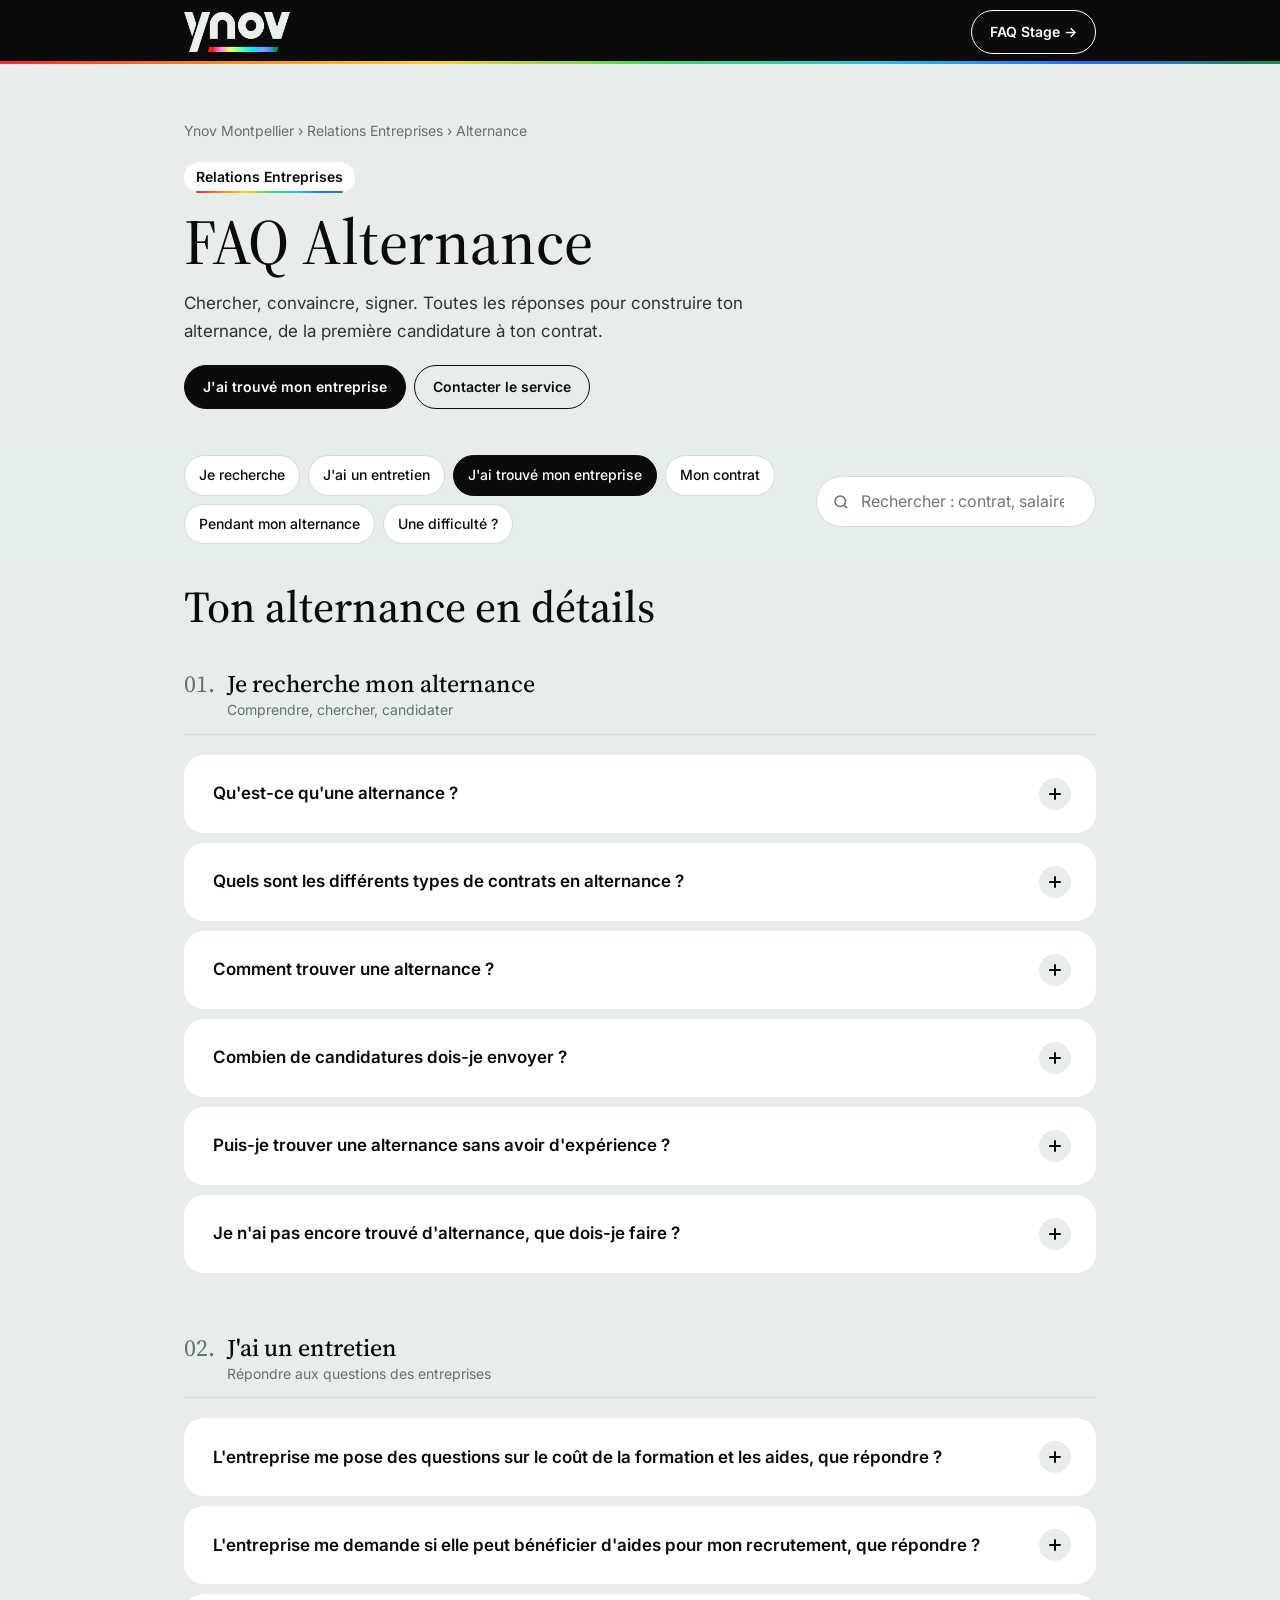
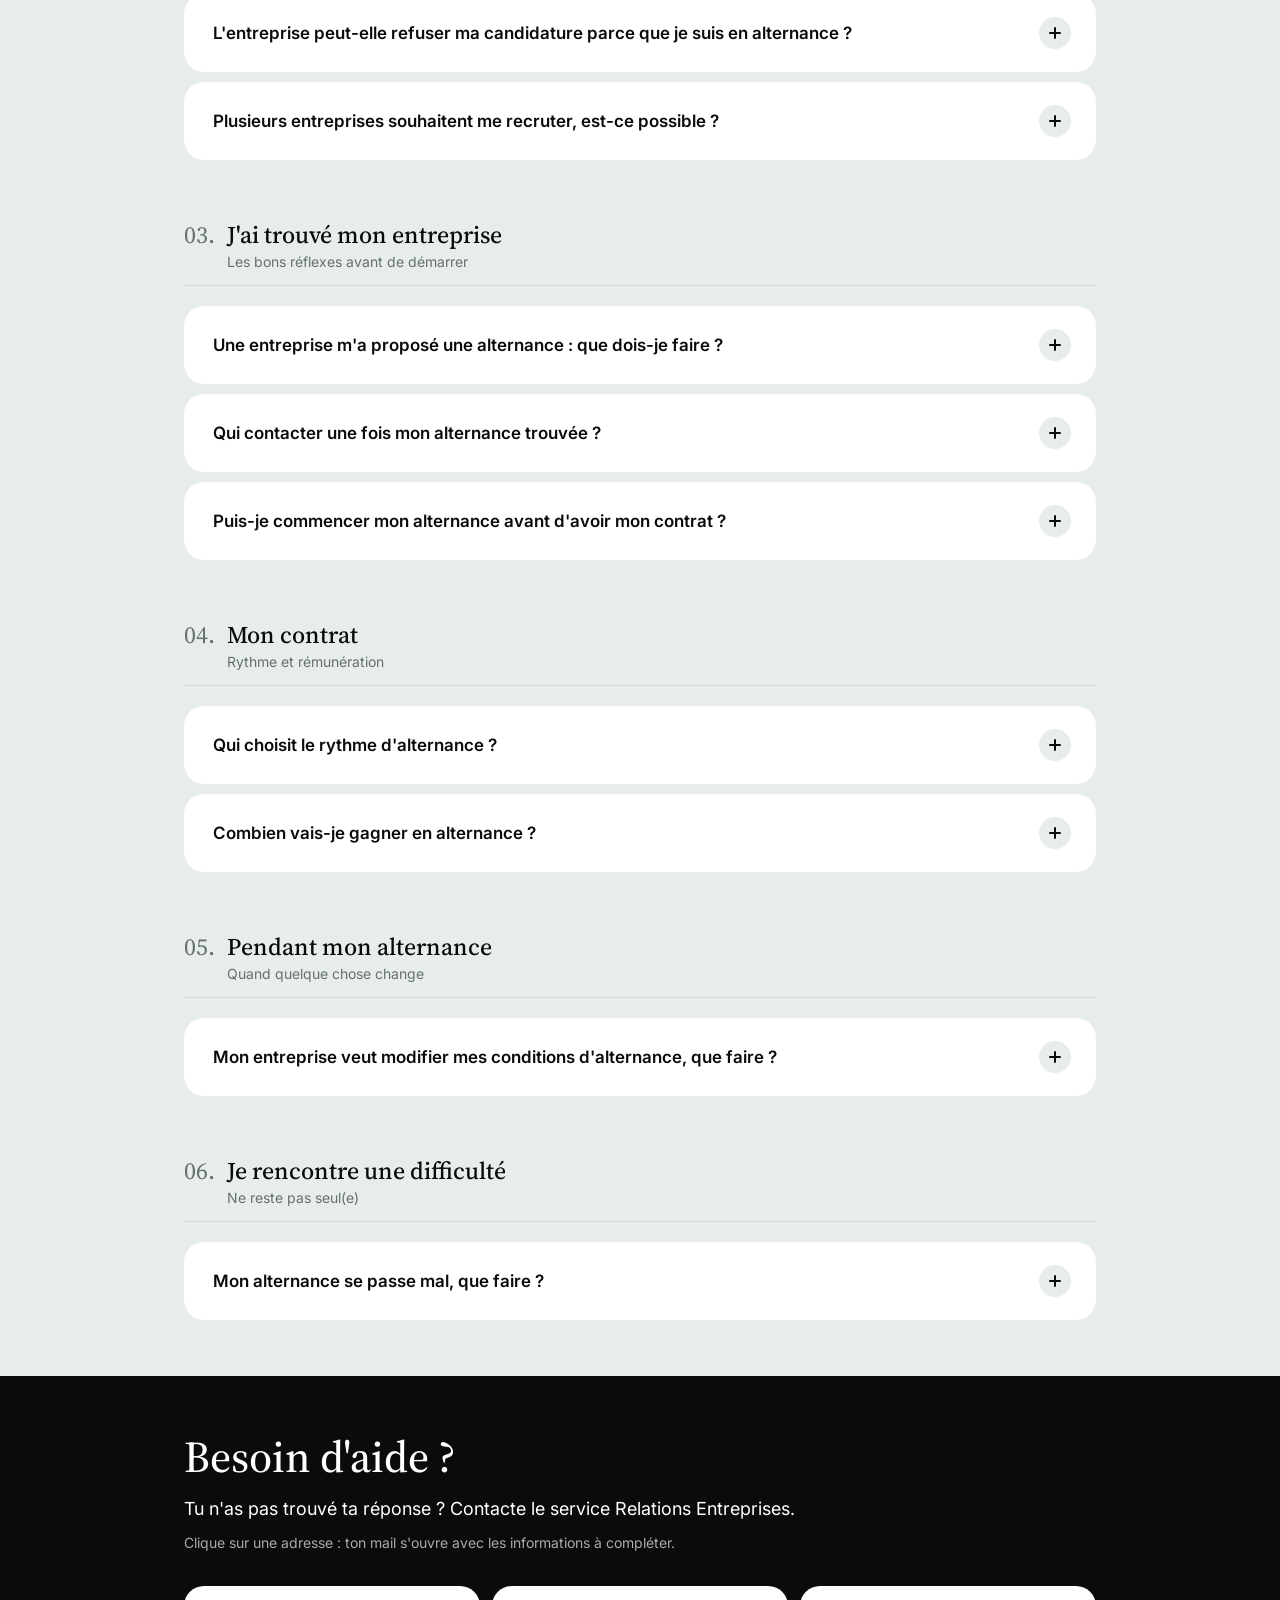
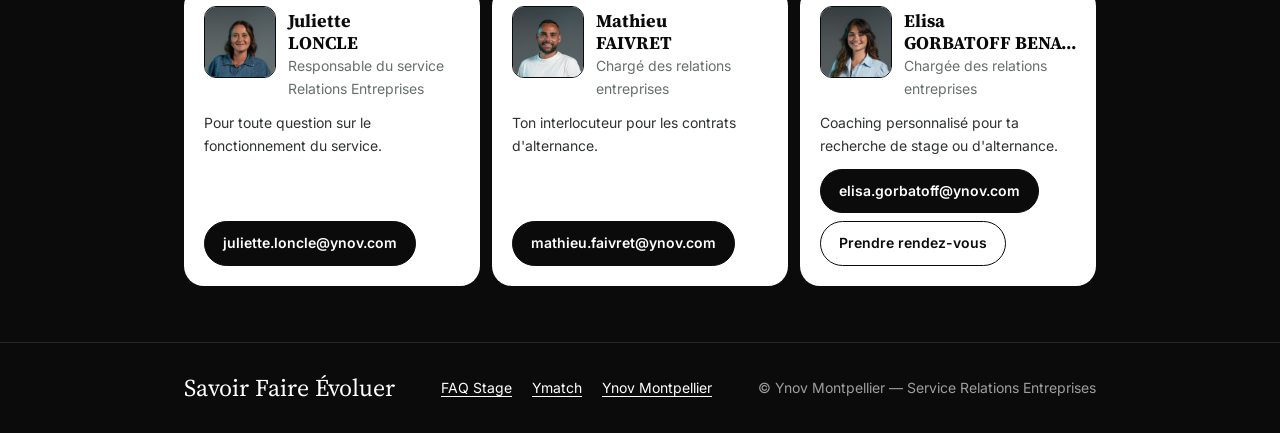
==== commit 2f6c797e: "Add files via upload Mise à jour contacts et navigation" ====
--- a/alternance.html
+++ b/alternance.html
@@ -16,17 +16,17 @@
   <link rel="stylesheet" href="assets/css/variables.css">
   <link rel="stylesheet" href="assets/css/style.css">
 </head>
-<body>
+<body data-faq="alternance">
 
   <!-- ====================================================================
        HEADER
        ==================================================================== -->
   <header class="site-header">
     <div class="container site-header__inner">
-      <a class="logo" href="index.html" aria-label="Ynov — retour à l'accueil de la FAQ">
+      <div class="logo">
         <!-- Logo officiel : pour le changer, remplace le fichier assets/img/logo-ynov.png -->
         <img src="assets/img/logo-ynov.png" alt="Ynov" width="395" height="149">
-      </a>
+      </div>
       <a class="btn btn--light" href="stage.html">FAQ Stage →</a>
     </div>
   </header>
@@ -56,9 +56,15 @@
          MENU DES CATÉGORIES + RECHERCHE
          Chaque pastille pointe vers l'id d'un groupe plus bas (#recherche, #entretien…)
          ================================================================== -->
+    <!-- La barre de catégories reste collée en haut uniquement dans la zone des questions -->
+    <div class="faq-wrap">
     <nav class="faq-toolbar" aria-label="Catégories de la FAQ">
       <div class="container faq-toolbar__inner">
-        <ul class="chips">
+        <div class="chips-scroller is-start" data-chips-scroller>
+          <button class="chips-scroller__btn chips-scroller__btn--prev" type="button" aria-label="Voir les catégories précédentes" data-chips-prev>
+            <svg viewBox="0 0 24 24" fill="none" stroke="currentColor" stroke-width="2.5" aria-hidden="true"><path d="m15 18-6-6 6-6"/></svg>
+          </button>
+          <ul class="chips">
           <li><a class="chip" href="#recherche">Je recherche</a></li>
           <li><a class="chip" href="#entretien">J'ai un entretien</a></li>
           <li><a class="chip" href="#trouve">J'ai trouvé mon entreprise</a></li>
@@ -66,6 +72,10 @@
           <li><a class="chip" href="#pendant">Pendant mon alternance</a></li>
           <li><a class="chip" href="#difficulte">Une difficulté ?</a></li>
         </ul>
+          <button class="chips-scroller__btn chips-scroller__btn--next" type="button" aria-label="Voir les catégories suivantes" data-chips-next>
+            <svg viewBox="0 0 24 24" fill="none" stroke="currentColor" stroke-width="2.5" aria-hidden="true"><path d="m9 18 6-6-6-6"/></svg>
+          </button>
+        </div>
         <div class="search">
           <label class="visually-hidden" for="faq-search">Rechercher une question</label>
           <svg class="search__icon" viewBox="0 0 24 24" fill="none" stroke="currentColor" stroke-width="2" aria-hidden="true"><circle cx="11" cy="11" r="7"/><path d="m20 20-3.5-3.5"/></svg>
@@ -227,16 +237,16 @@
 
                 <h3>Tu es en Bachelor ou en Mastère</h3>
                 <ul>
-                  <li>Entreprise de moins de 250 salariés : <strong>2 000 €</strong></li>
+                  <li>Entreprise de moins de 250 salariés : <strong>2 000 €</strong></li>
                   <li>Entreprise de plus de 250 salariés : <strong>750 €</strong></li>
-                  <li>Si tu as une reconnaissance RQTH : <strong>6 000 €</strong></li>
+                  <li>Si tu as une reconnaissance RQTH : <strong>6 000 €</strong></li>
                 </ul>
 
                 <h3>Tu es en BTS</h3>
                 <ul>
-                  <li>Entreprise de moins de 250 salariés : <strong>4 500 €</strong></li>
-                  <li>Entreprise de plus de 250 salariés : <strong>1 500 €</strong></li>
-                  <li>Si tu as une reconnaissance RQTH : <strong>6 000 €</strong></li>
+                  <li>Entreprise de moins de 250 salariés : <strong>4 500 €</strong></li>
+                  <li>Entreprise de plus de 250 salariés : <strong>1 500 €</strong></li>
+                  <li>Si tu as une reconnaissance RQTH : <strong>6 000 €</strong></li>
                 </ul>
 
                 <p>Avec une RQTH, l'entreprise peut aussi demander un financement spécifique si tu as besoin d'aménagements particuliers.</p>
@@ -397,26 +407,26 @@
                         <td>504,10 €<small>27 % du SMIC</small></td>
                         <td>802,82 €<small>43 % du SMIC</small></td>
                         <td>989,52 €<small>53 % du SMIC</small></td>
-                        <td>1 867,02 €<small>100 % du SMIC</small></td>
+                        <td>1 867,02 €<small>100 % du SMIC</small></td>
                       </tr>
                       <tr>
                         <th scope="row">2<sup>e</sup> année</th>
                         <td>728,14 €<small>39 % du SMIC</small></td>
                         <td>952,18 €<small>51 % du SMIC</small></td>
-                        <td>1 138,88 €<small>61 % du SMIC</small></td>
-                        <td>1 867,02 €<small>100 % du SMIC</small></td>
+                        <td>1 138,88 €<small>61 % du SMIC</small></td>
+                        <td>1 867,02 €<small>100 % du SMIC</small></td>
                       </tr>
                       <tr>
                         <th scope="row">3<sup>e</sup> année</th>
-                        <td>1 026,86 €<small>55 % du SMIC</small></td>
-                        <td>1 250,90 €<small>67 % du SMIC</small></td>
-                        <td>1 456,28 €<small>78 % du SMIC</small></td>
-                        <td>1 867,02 €<small>100 % du SMIC</small></td>
+                        <td>1 026,86 €<small>55 % du SMIC</small></td>
+                        <td>1 250,90 €<small>67 % du SMIC</small></td>
+                        <td>1 456,28 €<small>78 % du SMIC</small></td>
+                        <td>1 867,02 €<small>100 % du SMIC</small></td>
                       </tr>
                     </tbody>
                   </table>
                 </div>
-                <p class="table-caption">Montants au 1er juin 2026, suite à la hausse du SMIC à 1 867,02 € brut/mois pour un temps plein de 151,67 h/mois. Sur mobile, fais glisser le tableau.</p>
+                <p class="table-caption">Montants au 1er juin 2026, suite à la hausse du SMIC à 1 867,02 € brut/mois pour un temps plein de 151,67 h/mois. Sur mobile, fais glisser le tableau.</p>
 
                 <div class="note note--alert">
                   <span class="note__label">Attention</span>
@@ -489,6 +499,8 @@
 
       </div>
     </section>
+    </div><!-- /.faq-wrap -->
+
 
     <!-- ==================================================================
          BESOIN D'AIDE + CONTACTS
@@ -498,18 +510,11 @@
       <div class="container">
         <h2>Besoin d'aide ?</h2>
         <p class="help__lead">
-          Tu n'as pas trouvé ta réponse ? Écris-nous en précisant ces informations :
-          on pourra t'aider plus vite.
+          Tu n'as pas trouvé ta réponse ? Contacte le service Relations Entreprises.
         </p>
-        <ol class="help__checklist">
-          <li>Ton nom et prénom</li>
-          <li>Ta filière</li>
-          <li>Ta question ou ton problème</li>
-          <li>Les démarches déjà effectuées</li>
-          <li>Les éventuels documents concernés</li>
-        </ol>
-
-        <h3 class="contacts__title">Le service Relations Entreprises</h3>
+        <p class="help__hint">
+          Clique sur une adresse : ton mail s'ouvre avec les informations à compléter.
+        </p>
         <div class="contacts" data-contacts></div>
         <noscript>
           <p>Contact : mathieu.faivret@ynov.com</p>
@@ -534,6 +539,11 @@
     </div>
   </footer>
 
+  <!-- Bouton retour en haut (apparaît après un peu de défilement) -->
+  <a class="back-to-top" href="#" aria-label="Remonter en haut de la page" data-back-to-top>
+    <svg viewBox="0 0 24 24" fill="none" stroke="currentColor" stroke-width="2.5" aria-hidden="true"><path d="M12 19V5M5 12l7-7 7 7"/></svg>
+  </a>
+
   <script src="assets/js/contacts.js"></script>
   <script src="assets/js/faq.js"></script>
 </body>
--- a/assets/css/style.css
+++ b/assets/css/style.css
@@ -116,7 +116,6 @@
   flex-direction: column;
   gap: 2px;
   color: var(--color-on-dark);
-  text-decoration: none;
 }
 .logo__word {
   font-family: var(--font-text);
@@ -180,6 +179,51 @@
   -webkit-backdrop-filter: blur(8px);
 }
 
+/* Conteneur des pastilles : flèches et fondus sur les bords (mobile) */
+.chips-scroller { position: relative; }
+
+.chips-scroller::before,
+.chips-scroller::after {
+  content: "";
+  position: absolute;
+  top: 0; bottom: 6px;
+  width: 56px;
+  z-index: 1;
+  pointer-events: none;
+  transition: opacity var(--duration) var(--ease);
+}
+.chips-scroller::before { left: 0;  background: linear-gradient(90deg, var(--color-bg) 35%, transparent); }
+.chips-scroller::after  { right: 0; background: linear-gradient(270deg, var(--color-bg) 35%, transparent); }
+
+.chips-scroller__btn {
+  position: absolute;
+  top: calc(50% - 3px);
+  z-index: 2;
+  display: grid;
+  place-items: center;
+  width: 32px; height: 32px;
+  padding: 0;
+  border: 0;
+  border-radius: 50%;
+  background: var(--color-ink);
+  color: var(--color-on-dark);
+  cursor: pointer;
+  transform: translateY(-50%);
+  transition: opacity var(--duration) var(--ease);
+}
+.chips-scroller__btn svg { width: 16px; height: 16px; }
+.chips-scroller__btn--prev { left: 0; }
+.chips-scroller__btn--next { right: 0; }
+
+/* On masque flèche + fondu quand on est au bout */
+.chips-scroller.is-start::before,
+.chips-scroller.is-start .chips-scroller__btn--prev,
+.chips-scroller.is-end::after,
+.chips-scroller.is-end .chips-scroller__btn--next,
+.chips-scroller:not(.is-scrollable)::before,
+.chips-scroller:not(.is-scrollable)::after,
+.chips-scroller:not(.is-scrollable) .chips-scroller__btn { opacity: 0; pointer-events: none; }
+
 /* Les pastilles défilent horizontalement sur mobile */
 .chips {
   display: flex;
@@ -317,7 +361,11 @@
 .faq-item[open] .faq-item__icon { background: var(--color-ink); color: var(--color-on-dark); }
 .faq-item[open] .faq-item__icon::after { transform: translate(-50%, -50%) rotate(0deg); }
 
-.faq-item__answer { padding: 0 20px 22px; }
+.faq-item__answer {
+  padding: 0 20px 25px;
+  /* filet arc-en-ciel Ynov en bas de la question ouverte */
+  background: var(--gradient-ynov) bottom / 100% 3px no-repeat;
+}
 
 /* ---------- 7. Contenu des réponses ---------- */
 .faq-item__answer > :first-child { margin-top: 0; }
@@ -339,17 +387,17 @@
 /* Encadrés : conseil / important / attention */
 .note {
   margin: var(--space-s) 0;
-  padding: var(--space-s) var(--space-m);
+  padding: var(--space-s) var(--space-m) calc(var(--space-s) + 3px);
   border-radius: var(--radius-s);
   background: var(--color-tint);
   position: relative;
   overflow: hidden;
 }
-.note::before {
+.note::after {
   content: "";
   position: absolute;
-  left: 0; top: 0; bottom: 0;
-  width: 4px;
+  left: 0; right: 0; bottom: 0;
+  height: 3px;
   background: var(--gradient-ynov);
 }
 .note__label {
@@ -439,30 +487,9 @@
   color: var(--color-on-dark);
 }
 .help h2 { color: var(--color-on-dark); font-size: var(--fs-h2); margin-bottom: var(--space-s); }
-.help__lead { margin: 0 0 var(--space-m); max-width: 40rem; opacity: 0.85; }
-
-.help__checklist {
-  display: grid;
-  gap: 8px;
-  margin: 0 0 var(--space-xl);
-  padding: 0;
-  list-style: none;
-  counter-reset: info;
-}
-.help__checklist li {
-  counter-increment: info;
-  display: flex;
-  align-items: center;
-  gap: var(--space-s);
-  padding: 12px 16px;
-  border: 1px solid rgb(255 255 255 / 0.15);
-  border-radius: var(--radius-s);
-}
-.help__checklist li::before {
-  content: counter(info, decimal-leading-zero);
-  font-family: var(--font-title);
-  opacity: 0.6;
-}
+.help__lead { margin: 0 0 var(--space-xs); max-width: 40rem; font-size: 1.125rem; }
+
+.help__hint { margin: 0 0 var(--space-l); font-size: var(--fs-small); opacity: 0.65; }
 
 .contacts__title { color: var(--color-on-dark); font-size: var(--fs-h3); margin-bottom: var(--space-m); }
 
@@ -477,18 +504,21 @@
   background: var(--color-surface);
   color: var(--color-ink-soft);
 }
-.contact-card__top { display: flex; align-items: center; gap: var(--space-s); }
+.contact-card__top {
+  display: flex;
+  align-items: flex-start;   /* photo toujours alignée en haut, même si le nom fait 2 lignes */
+  gap: var(--space-s);
+}
+.contact-card__identity { min-width: 0; padding-top: 4px; }
 
 .contact-card__photo,
 .contact-card__initials {
   flex: none;
-  width: 64px; height: 64px;
-  border-radius: 50%;
+  width: 72px; height: 72px;
+  border: 1.5px solid var(--color-ink);   /* contour noir sobre */
+  border-radius: var(--radius-s);          /* carré arrondi */
   object-fit: cover;
 }
-/* Photo avec anneau arc-en-ciel Ynov */
-.contact-card__photo { padding: 3px; background: var(--gradient-ynov); }
-
 /* Initiales affichées tant qu'il n'y a pas de photo */
 .contact-card__initials {
   display: grid;
@@ -497,25 +527,43 @@
   color: var(--color-ink);
   font-family: var(--font-title);
   font-size: 1.375rem;
-  position: relative;
-}
-.contact-card__initials::after {
-  content: "";
-  position: absolute;
-  inset: -3px;
-  border-radius: 50%;
-  padding: 3px;
-  background: var(--gradient-ynov);
-  -webkit-mask: linear-gradient(#000 0 0) content-box, linear-gradient(#000 0 0);
-  -webkit-mask-composite: xor;
-  mask-composite: exclude;
-}
-
-.contact-card__name { margin: 0; color: var(--color-ink); font-family: var(--font-title); font-size: 1.25rem; line-height: 1.2; }
+}
+
+.contact-card__name {
+  margin: 0;
+  color: var(--color-ink);
+  font-family: var(--font-title);
+  font-size: 1.125rem;
+  line-height: 1.2;
+}
+/* Nom de famille sur sa propre ligne, jamais coupé au milieu */
+.contact-card__lastname { display: block; white-space: nowrap; overflow: hidden; text-overflow: ellipsis; }
 .contact-card__role { margin: 2px 0 0; font-size: var(--fs-small); color: var(--color-muted); }
 .contact-card__note { margin: 0; font-size: var(--fs-small); }
 .contact-card__actions { display: flex; flex-wrap: wrap; gap: 8px; margin-top: auto; }
 .contact-card__actions .btn { word-break: break-all; }
+
+/* Bouton retour en haut */
+.back-to-top {
+  position: fixed;
+  right: calc(var(--gutter) + env(safe-area-inset-right));
+  bottom: calc(var(--gutter) + env(safe-area-inset-bottom));
+  z-index: 20;
+  display: grid;
+  place-items: center;
+  width: 48px; height: 48px;
+  border: 2px solid var(--color-on-dark);
+  border-radius: 50%;
+  background: var(--color-ink);
+  color: var(--color-on-dark);
+  box-shadow: 0 6px 20px rgb(0 0 0 / 0.2);
+  opacity: 0;
+  visibility: hidden;
+  transform: translateY(12px);
+  transition: opacity var(--duration) var(--ease), transform var(--duration) var(--ease), visibility var(--duration);
+}
+.back-to-top svg { width: 20px; height: 20px; }
+.back-to-top.is-visible { opacity: 1; visibility: visible; transform: translateY(0); }
 
 /* ---------- 9. Footer ---------- */
 .site-footer {
@@ -569,7 +617,6 @@
   .duration-grid { grid-template-columns: repeat(3, 1fr); }
   .contacts { grid-template-columns: repeat(2, 1fr); }
   .choice-grid { grid-template-columns: repeat(2, 1fr); }
-  .help__checklist { grid-template-columns: repeat(2, 1fr); }
 }
 
 /* Desktop */
@@ -581,7 +628,11 @@
   }
   .hero { padding-block: var(--space-xl) var(--space-l); }
   .faq-toolbar__inner { display: flex; align-items: center; gap: var(--space-m); }
-  .chips { flex: 1; flex-wrap: wrap; }
+  .chips-scroller { flex: 1; }
+  .chips { flex-wrap: wrap; }
+  .chips-scroller::before,
+  .chips-scroller::after,
+  .chips-scroller__btn { display: none; }   /* sur desktop toutes les pastilles sont visibles */
   .search { flex: 0 0 280px; margin-top: 0; }
   .faq-item__question { padding: 22px 24px 22px 28px; font-size: 1.0625rem; }
   .faq-item__answer { padding: 0 28px 26px; }
